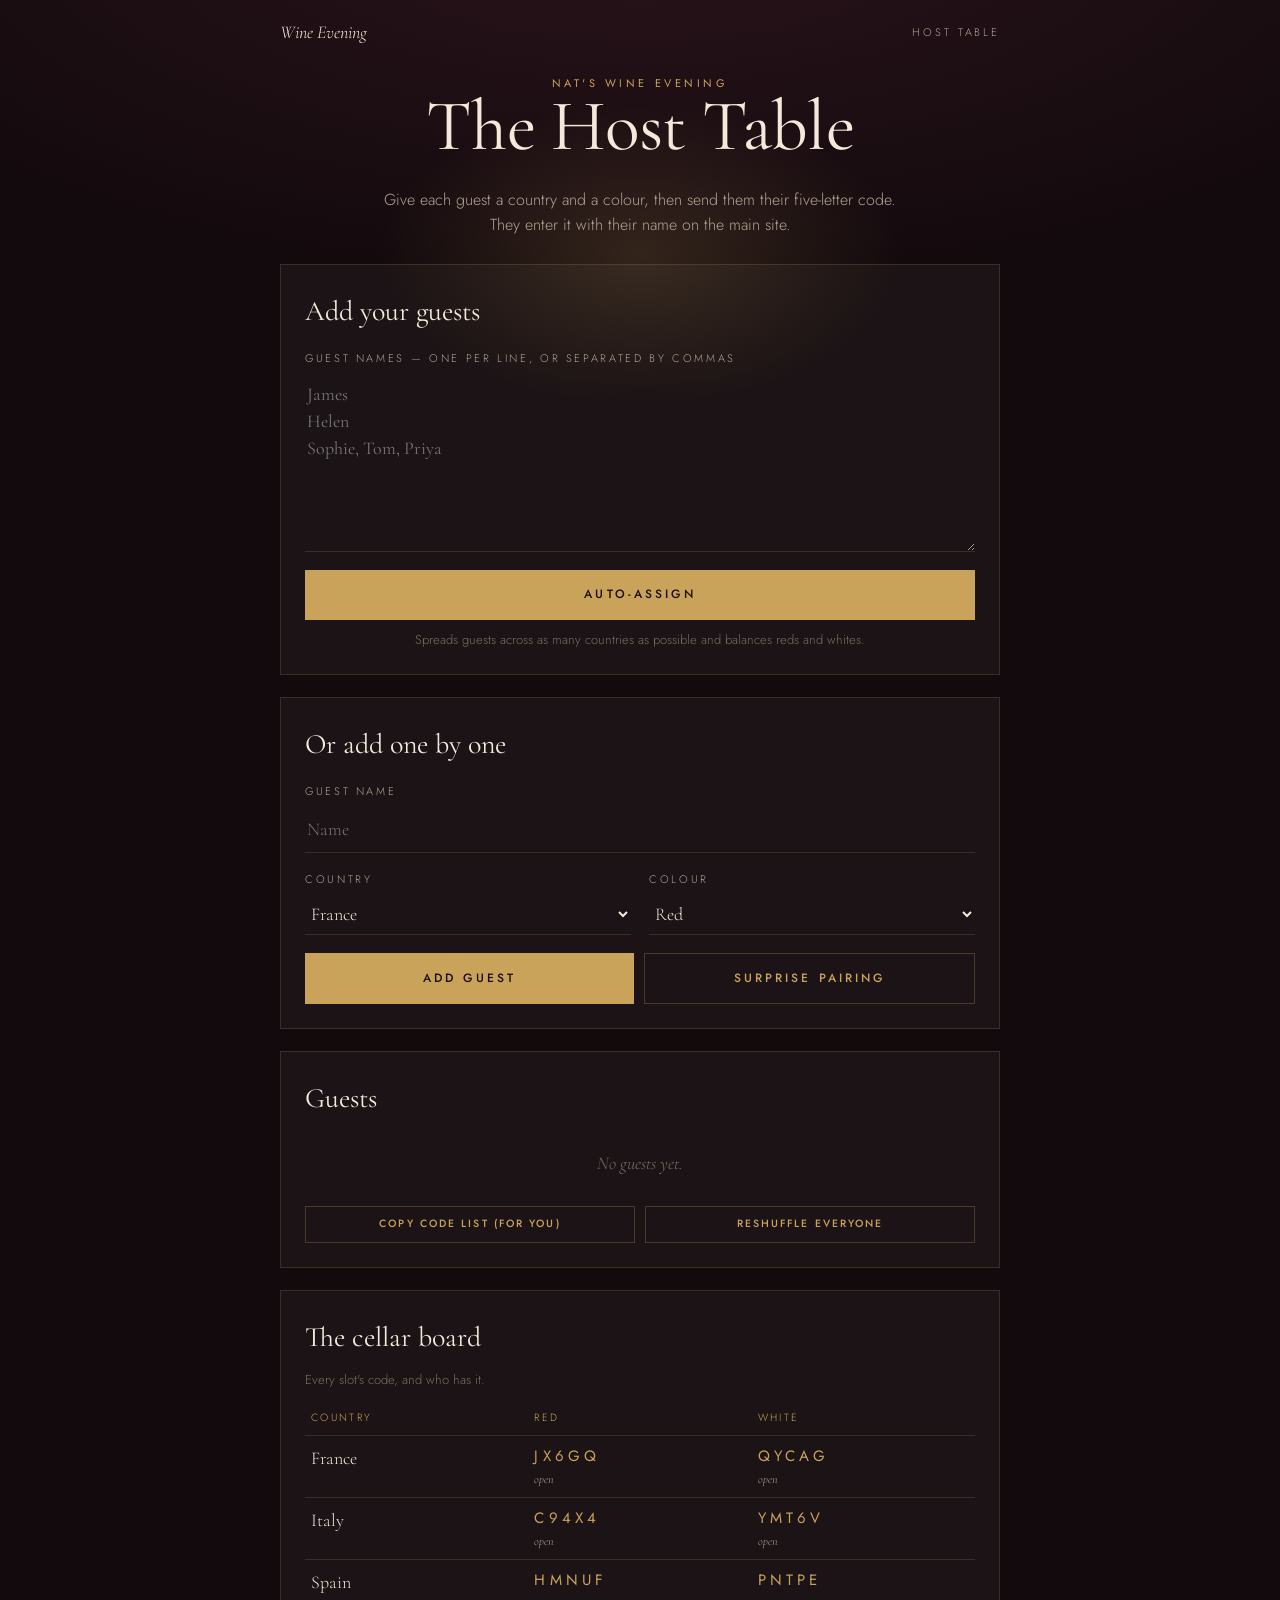
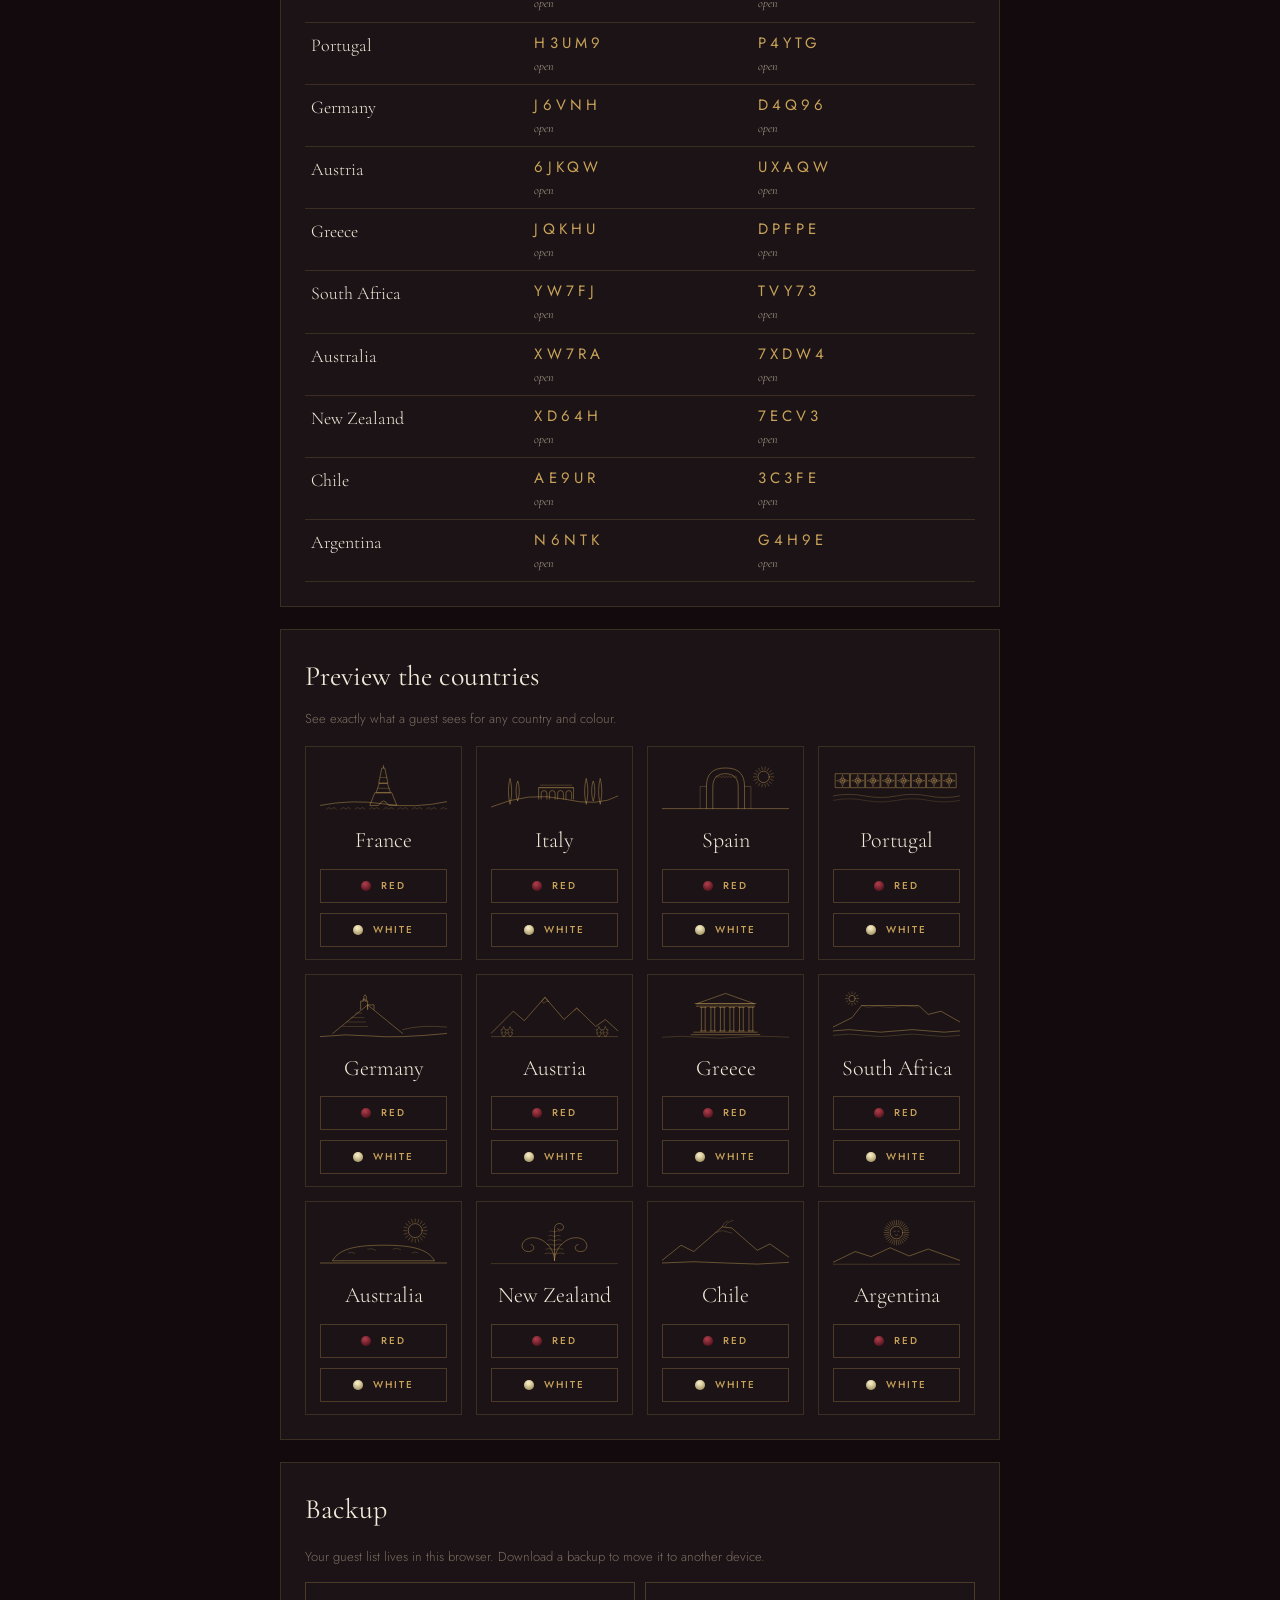
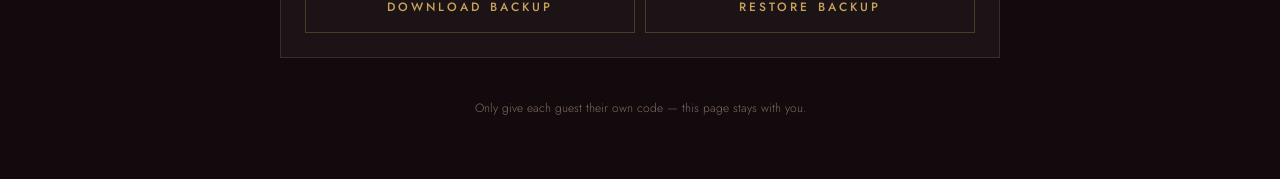
==== host.html @ f79bcafc "Bulk guest entry with auto-assign, reshuffle and code list Co-Authored-By: Claude Opus 5.5 <noreply@" ====
<!doctype html>
<html lang="en-GB">
<head>
  <meta charset="utf-8">
  <meta name="viewport" content="width=device-width, initial-scale=1, viewport-fit=cover">
  <title>Host Table</title>
  <meta name="robots" content="noindex">
  <meta name="theme-color" content="#130a0d">
  <link rel="icon" href="data:image/svg+xml,%3Csvg xmlns='http://www.w3.org/2000/svg' viewBox='0 0 64 64'%3E%3Cpath d='M20 6h24c0 16-4 26-12 26S20 22 20 6z' fill='%237d1f30'/%3E%3Cpath d='M32 32v20M22 58h20' stroke='%23c9a35a' stroke-width='3' stroke-linecap='round'/%3E%3C/svg%3E">
  <link rel="stylesheet" href="styles.css">
</head>
<body>
  <div class="topbar">
    <span class="mark">Wine Evening</span>
    <span>Host table</span>
  </div>

  <main class="wrap">
    <header class="hero" style="padding-bottom:26px">
      <div class="eyebrow" id="evName">For the host only</div>
      <h1 style="font-size:clamp(44px,11vw,72px)">The Host Table</h1>
      <p class="intro">Give each guest a country and a colour, then send them their five-letter code. They enter it with their name on the main site.</p>
    </header>

    <div class="host-grid">
      <section class="card">
        <h2>Add your guests</h2>
        <div class="field">
          <label for="bulk">Guest names — one per line, or separated by commas</label>
          <textarea id="bulk" rows="6" placeholder="James&#10;Helen&#10;Sophie, Tom, Priya"></textarea>
        </div>
        <button class="btn" id="auto">Auto-assign</button>
        <p class="hint" style="margin-top:10px">Spreads guests across as many countries as possible and balances reds and whites.</p>
        <p class="err" id="autoErr" hidden></p>
      </section>

      <section class="card">
        <h2>Or add one by one</h2>
        <div class="field"><label for="gn">Guest name</label><input type="text" id="gn" placeholder="Name"></div>
        <div class="two">
          <div class="field"><label for="gc">Country</label><select id="gc"></select></div>
          <div class="field"><label for="gk">Colour</label><select id="gk"><option value="r">Red</option><option value="w">White</option></select></div>
        </div>
        <div class="row-btns">
          <button class="btn" id="add">Add guest</button>
          <button class="btn ghost" id="surprise">Surprise pairing</button>
        </div>
        <p class="err" id="addErr" hidden></p>
      </section>

      <section class="card">
        <h2>Guests</h2>
        <div class="guest-list" id="guests"></div>
        <div class="row-btns" id="guestTools" style="margin-top:16px">
          <button class="btn ghost small" id="sendAll">Copy code list (for you)</button>
          <button class="btn ghost small" id="reshuffle">Reshuffle everyone</button>
        </div>
      </section>

      <section class="card">
        <h2>The cellar board</h2>
        <p class="hint" style="text-align:left;margin:-6px 0 12px">Every slot's code, and who has it.</p>
        <div class="board" id="board"></div>
      </section>

      <section class="card">
        <h2>Preview the countries</h2>
        <p class="hint" style="text-align:left;margin:-6px 0 16px">See exactly what a guest sees for any country and colour.</p>
        <div class="gallery" id="gallery"></div>
      </section>

      <section class="card">
        <h2>Backup</h2>
        <p class="hint" style="text-align:left;margin:0 0 14px">Your guest list lives in this browser. Download a backup to move it to another device.</p>
        <div class="row-btns">
          <button class="btn ghost" id="exp">Download backup</button>
          <label class="btn ghost" style="cursor:pointer">Restore backup<input type="file" id="imp" accept="application/json" hidden></label>
        </div>
      </section>
    </div>
    <footer>Only give each guest their own code — this page stays with you.</footer>
  </main>
  <div class="toast" id="toast"></div>

  <script src="event.js"></script>
  <script src="data.js"></script>
  <script src="motifs.js"></script>
  <script src="shared.js"></script>
  <script src="host.js"></script>
</body>
</html>
---- styles.css ----
@import url("https://fonts.googleapis.com/css2?family=Cormorant+Garamond:ital,wght@0,400;0,500;0,600;1,400;1,500&family=Jost:wght@300;400;500&display=swap");

:root {
  --bg: #130a0d;
  --bg-2: #1b1014;
  --panel: rgba(255, 244, 228, 0.035);
  --cream: #f3eadb;
  --muted: #b3a394;
  --faint: #7d6d62;
  --gold: #c9a35a;
  --gold-soft: rgba(201, 163, 90, 0.28);
  --line: rgba(201, 163, 90, 0.18);
  --wine: #7d1f30;
  --accent: #c9a35a;
  --serif: "Cormorant Garamond", Georgia, serif;
  --sans: "Jost", system-ui, sans-serif;
  --radius: 4px;
}

* { box-sizing: border-box; margin: 0; padding: 0; }
html { -webkit-text-size-adjust: 100%; }
body {
  background: radial-gradient(120% 70% at 50% -10%, #2a141b 0%, var(--bg) 60%) fixed, var(--bg);
  color: var(--cream);
  font-family: var(--sans);
  font-weight: 300;
  line-height: 1.6;
  min-height: 100vh;
}
a { color: inherit; }
img { max-width: 100%; display: block; }
button, input, select { font: inherit; color: inherit; }

.wrap { max-width: 760px; margin: 0 auto; padding: 0 20px; }

/* ---------- small type ---------- */
.eyebrow {
  font-family: var(--sans);
  font-size: 11px;
  letter-spacing: 0.32em;
  text-transform: uppercase;
  color: var(--gold);
  font-weight: 400;
}
.rule { display: flex; align-items: center; gap: 14px; color: var(--gold); }
.rule::before, .rule::after { content: ""; flex: 1; height: 1px; background: var(--line); }
.diamond { width: 6px; height: 6px; border: 1px solid var(--gold); transform: rotate(45deg); }

/* ---------- top bar ---------- */
.topbar {
  display: flex; justify-content: space-between; align-items: center;
  padding: 18px 20px; max-width: 760px; margin: 0 auto;
  font-size: 11px; letter-spacing: 0.26em; text-transform: uppercase; color: var(--muted);
}
.topbar .mark { font-family: var(--serif); font-style: italic; text-transform: none; letter-spacing: 0; font-size: 18px; color: var(--cream); }

/* ---------- invitation / reveal ---------- */
.invite {
  min-height: calc(100vh - 70px);
  display: grid; place-items: center; text-align: center; padding: 40px 20px 80px;
}
.invite-card {
  width: 100%; max-width: 440px;
  border: 1px solid var(--line);
  padding: 52px 32px 44px;
  position: relative;
  background: linear-gradient(180deg, rgba(255,244,228,.04), rgba(255,244,228,.01));
}
.invite-card::before {
  content: ""; position: absolute; inset: 8px; border: 1px solid rgba(201,163,90,.1); pointer-events: none;
}
.invite-card h1 {
  font-family: var(--serif); font-weight: 400; font-size: clamp(38px, 9vw, 52px);
  line-height: 1.05; margin: 18px 0 10px;
}
.invite-card h1 em { color: var(--gold); }
.invite-card p { color: var(--muted); font-size: 15px; }
.seal {
  margin: 34px auto 0; width: 112px; height: 112px; border-radius: 50%;
  background: radial-gradient(circle at 35% 30%, #a3333f, var(--wine) 60%, #4d1019);
  border: none; cursor: pointer; display: grid; place-items: center;
  box-shadow: 0 10px 30px rgba(0,0,0,.45), inset 0 -4px 10px rgba(0,0,0,.35);
  transition: transform .4s ease;
  font-family: var(--serif); font-style: italic; font-size: 17px; color: #f6dfc6; line-height: 1.15;
}
.seal:hover { transform: scale(1.04) rotate(-3deg); }
.seal span { display: block; padding: 0 14px; }

/* ---------- hero ---------- */
.hero { text-align: center; padding: 10px 0 40px; position: relative; }
.hero::before {
  content: ""; position: absolute; left: 50%; top: 40px; width: 520px; height: 300px; transform: translateX(-50%);
  background: radial-gradient(closest-side, color-mix(in srgb, var(--accent) 30%, transparent), transparent);
  opacity: .55; pointer-events: none; z-index: -1;
}
.motif { color: var(--gold); max-width: 520px; margin: 6px auto 10px; opacity: .95; }
.motif svg { width: 100%; height: auto; }
.hero h1 {
  font-family: var(--serif); font-weight: 400;
  font-size: clamp(52px, 13vw, 92px); line-height: .95; letter-spacing: -.01em;
}
.native { font-family: var(--serif); font-style: italic; font-size: 22px; color: var(--muted); margin-top: 8px; }
.pill {
  display: inline-flex; align-items: center; gap: 10px; margin-top: 22px;
  padding: 9px 20px 9px 12px; border: 1px solid var(--line); border-radius: 999px;
  font-size: 12px; letter-spacing: .26em; text-transform: uppercase;
}
.dot { width: 16px; height: 16px; border-radius: 50%; box-shadow: inset 0 -2px 4px rgba(0,0,0,.3); }
.dot.red { background: radial-gradient(circle at 35% 30%, #b3404d, #5e1220); }
.dot.white { background: radial-gradient(circle at 35% 30%, #fbf2cf, #d5bf78); }
.hero .intro { max-width: 520px; margin: 26px auto 0; color: var(--muted); font-size: 16px; }
.greeting { font-family: var(--serif); font-style: italic; font-size: 20px; color: var(--muted); margin-bottom: 6px; }

/* ---------- sections ---------- */
section.block { padding: 36px 0; }
.block-head { text-align: center; margin-bottom: 28px; }
.block-head h2 { font-family: var(--serif); font-weight: 400; font-size: 36px; line-height: 1.1; margin-top: 10px; }
.block-head p { color: var(--muted); max-width: 500px; margin: 10px auto 0; font-size: 15px; }

/* ---------- wine cards ---------- */
.wines { display: grid; gap: 18px; }
.wine {
  border: 1px solid var(--line); background: var(--panel); padding: 26px 24px 20px;
  display: grid; gap: 14px;
}
.wine .meta { font-size: 11px; letter-spacing: .22em; text-transform: uppercase; color: var(--gold); }
.wine h3 { font-family: var(--serif); font-weight: 500; font-size: 26px; line-height: 1.15; }
.wine .note { color: var(--cream); opacity: .85; font-size: 15px; }
.pair { display: flex; gap: 12px; align-items: baseline; font-size: 15px; color: var(--muted); }
.pair b { font-weight: 400; font-family: var(--serif); font-style: italic; font-size: 17px; color: var(--gold); white-space: nowrap; }
.prices { border-top: 1px solid var(--line); padding-top: 12px; display: grid; gap: 6px; }
.price-row { display: flex; justify-content: space-between; align-items: baseline; gap: 12px; font-size: 14px; }
.price-row a, .price-row span.shop { text-decoration: none; border-bottom: 1px solid transparent; }
.price-row a:hover { border-color: var(--gold); }
.price-row .amt { font-family: var(--serif); font-size: 20px; color: var(--cream); }
.price-row .amt small { font-family: var(--sans); font-size: 11px; color: var(--faint); margin-right: 4px; }
.best { font-size: 10px; letter-spacing: .2em; text-transform: uppercase; color: var(--bg); background: var(--gold); padding: 2px 7px; margin-left: 8px; vertical-align: 2px; }
.compare { display: flex; gap: 18px; flex-wrap: wrap; font-size: 12px; letter-spacing: .14em; text-transform: uppercase; }
.compare a { color: var(--gold); text-decoration: none; }
.compare a:hover { text-decoration: underline; text-underline-offset: 4px; }
.freedom {
  text-align: center; margin: 28px auto 0; max-width: 520px;
  font-family: var(--serif); font-style: italic; font-size: 19px; color: var(--muted);
}

/* ---------- lock-in form ---------- */
.lock { border: 1px solid var(--gold-soft); padding: 32px 24px; background: linear-gradient(180deg, rgba(201,163,90,.06), transparent); }
.field { display: grid; gap: 6px; margin-bottom: 18px; }
.field label { font-size: 11px; letter-spacing: .24em; text-transform: uppercase; color: var(--muted); }
.field input[type=text], .field input[type=number], .field input[type=tel], .field input[type=date], .field select, .field textarea {
  background: transparent; border: none; border-bottom: 1px solid var(--line);
  padding: 8px 2px; font-size: 18px; font-family: var(--serif); color: var(--cream); width: 100%;
  border-radius: 0; outline: none;
}
.field select option { background: var(--bg-2); }
.field input:focus, .field select:focus { border-color: var(--gold); }
.two { display: grid; grid-template-columns: 1fr 1fr; gap: 18px; }
@media (max-width: 520px) { .two { grid-template-columns: 1fr; } }

.photo-drop {
  border: 1px dashed var(--gold-soft); min-height: 150px; display: grid; place-items: center; text-align: center;
  cursor: pointer; padding: 18px; color: var(--muted); font-size: 14px; position: relative; overflow: hidden;
}
.photo-drop input { position: absolute; inset: 0; opacity: 0; cursor: pointer; }
.photo-drop img { max-height: 300px; margin: 0 auto; }
.photo-drop .cam { font-family: var(--serif); font-style: italic; font-size: 20px; color: var(--cream); display: block; }

.btn {
  display: inline-flex; align-items: center; justify-content: center; gap: 10px;
  background: var(--gold); color: #1a0f10; border: none; cursor: pointer;
  padding: 15px 26px; font-size: 12px; letter-spacing: .26em; text-transform: uppercase; font-weight: 500;
  width: 100%; transition: filter .2s ease, transform .2s ease; text-decoration: none;
}
.btn:hover { filter: brightness(1.08); }
.btn:active { transform: translateY(1px); }
.btn:disabled { opacity: .45; cursor: not-allowed; }
.btn.ghost { background: transparent; color: var(--gold); border: 1px solid var(--gold-soft); }
.btn.small { width: auto; padding: 9px 14px; font-size: 10.5px; letter-spacing: .2em; }
.hint { font-size: 13px; color: var(--faint); margin-top: 12px; text-align: center; }
.err { color: #e48a8a; font-size: 14px; margin-top: 10px; text-align: center; }

.locked { text-align: center; }
.locked .stamp {
  display: inline-block; border: 2px solid var(--gold); color: var(--gold); padding: 6px 18px;
  font-size: 12px; letter-spacing: .4em; text-transform: uppercase; transform: rotate(-3deg); margin-bottom: 18px;
}
.locked h3 { font-family: var(--serif); font-weight: 400; font-size: 32px; line-height: 1.15; }
.locked .detail { color: var(--muted); margin-top: 8px; }
.locked img { max-height: 280px; margin: 22px auto 0; border: 1px solid var(--line); }
.locked .actions { display: grid; gap: 10px; margin-top: 24px; }

footer { text-align: center; color: var(--faint); font-size: 12px; padding: 40px 20px 60px; line-height: 1.7; }

/* ---------- reveal animation ---------- */
.fade-in { animation: fade 1s ease both; }
.fade-in.d1 { animation-delay: .15s; } .fade-in.d2 { animation-delay: .35s; } .fade-in.d3 { animation-delay: .6s; }
@keyframes fade { from { opacity: 0; transform: translateY(14px); } to { opacity: 1; transform: none; } }
.motif svg path, .motif svg circle, .motif svg rect, .motif svg line {
  stroke-dasharray: 900; stroke-dashoffset: 900; animation: draw 2.6s ease forwards;
}
@keyframes draw { to { stroke-dashoffset: 0; } }
@media (prefers-reduced-motion: reduce) {
  .fade-in, .motif svg * { animation: none !important; stroke-dashoffset: 0 !important; }
}

/* ---------- host page ---------- */
.host-grid { display: grid; gap: 22px; }
.card { border: 1px solid var(--line); background: var(--panel); padding: 24px; }
.card h2 { font-family: var(--serif); font-weight: 400; font-size: 28px; margin-bottom: 16px; }
.guest-list { display: grid; gap: 0; }
.guest {
  display: grid; grid-template-columns: 1fr auto; gap: 10px; align-items: center;
  padding: 14px 0; border-bottom: 1px solid var(--line);
}
.guest:last-child { border-bottom: none; }
.guest .who { font-family: var(--serif); font-size: 21px; }
.guest .what { font-size: 13px; color: var(--muted); display: flex; align-items: center; gap: 8px; }
.guest .what .dot { width: 11px; height: 11px; }
.guest .acts { display: flex; gap: 6px; flex-wrap: wrap; justify-content: flex-end; }
.board { display: grid; grid-template-columns: 1fr 1fr 1fr; font-size: 14px; }
.board > div { padding: 8px 6px; border-bottom: 1px solid var(--line); }
.board .h { font-size: 10.5px; letter-spacing: .22em; text-transform: uppercase; color: var(--gold); }
.board .c { font-family: var(--serif); font-size: 18px; }
.board .free { color: var(--faint); font-style: italic; }
.row-btns { display: flex; gap: 10px; flex-wrap: wrap; }
.row-btns .btn { flex: 1; }
.toast {
  position: fixed; left: 50%; bottom: 24px; transform: translateX(-50%);
  background: var(--gold); color: #1a0f10; padding: 10px 18px; font-size: 13px; letter-spacing: .08em;
  opacity: 0; transition: opacity .3s; pointer-events: none; z-index: 10;
}
.toast.show { opacity: 1; }
.empty { color: var(--faint); font-style: italic; font-family: var(--serif); font-size: 18px; text-align: center; padding: 12px 0; }

/* ---------- budget chips ---------- */
.chips { display: flex; flex-wrap: wrap; justify-content: center; gap: 8px; margin: -8px 0 22px; }
.chip {
  background: transparent; border: 1px solid var(--line); color: var(--muted); cursor: pointer;
  padding: 8px 14px; border-radius: 999px; font-size: 12px; letter-spacing: .12em; text-transform: uppercase;
  transition: all .2s ease;
}
.chip:hover { border-color: var(--gold-soft); color: var(--cream); }
.chip.on { background: var(--gold); border-color: var(--gold); color: #1a0f10; }
.wine.none { text-align: center; }

/* ---------- code entry ---------- */
.code-input {
  text-align: center; letter-spacing: .5em; text-transform: uppercase;
  font-family: var(--sans) !important; font-size: 26px !important; font-weight: 400; padding-left: .5em !important;
}
.preview-bar {
  text-align: center; font-size: 11px; letter-spacing: .24em; text-transform: uppercase; color: #1a0f10;
  background: var(--gold); padding: 8px; margin: 0 0 18px;
}

/* ---------- host: codes + gallery ---------- */
.code { font-family: var(--sans); letter-spacing: .28em; font-weight: 400; color: var(--gold); font-size: 15px; }
.board .slot { display: grid; gap: 2px; }
.board .slot small { font-size: 12px; color: var(--muted); font-family: var(--serif); font-style: italic; }
.gallery { display: grid; grid-template-columns: repeat(auto-fill, minmax(150px, 1fr)); gap: 14px; }
.tile { border: 1px solid var(--line); padding: 14px 14px 12px; text-align: center; }
.tile .mini { color: var(--gold); }
.tile .mini svg { width: 100%; height: auto; }
.tile .nm { font-family: var(--serif); font-size: 22px; margin: 4px 0 10px; }
.tile .row-btns .btn { padding: 8px 10px; font-size: 10px; }
.field textarea { resize: vertical; line-height: 1.5; }
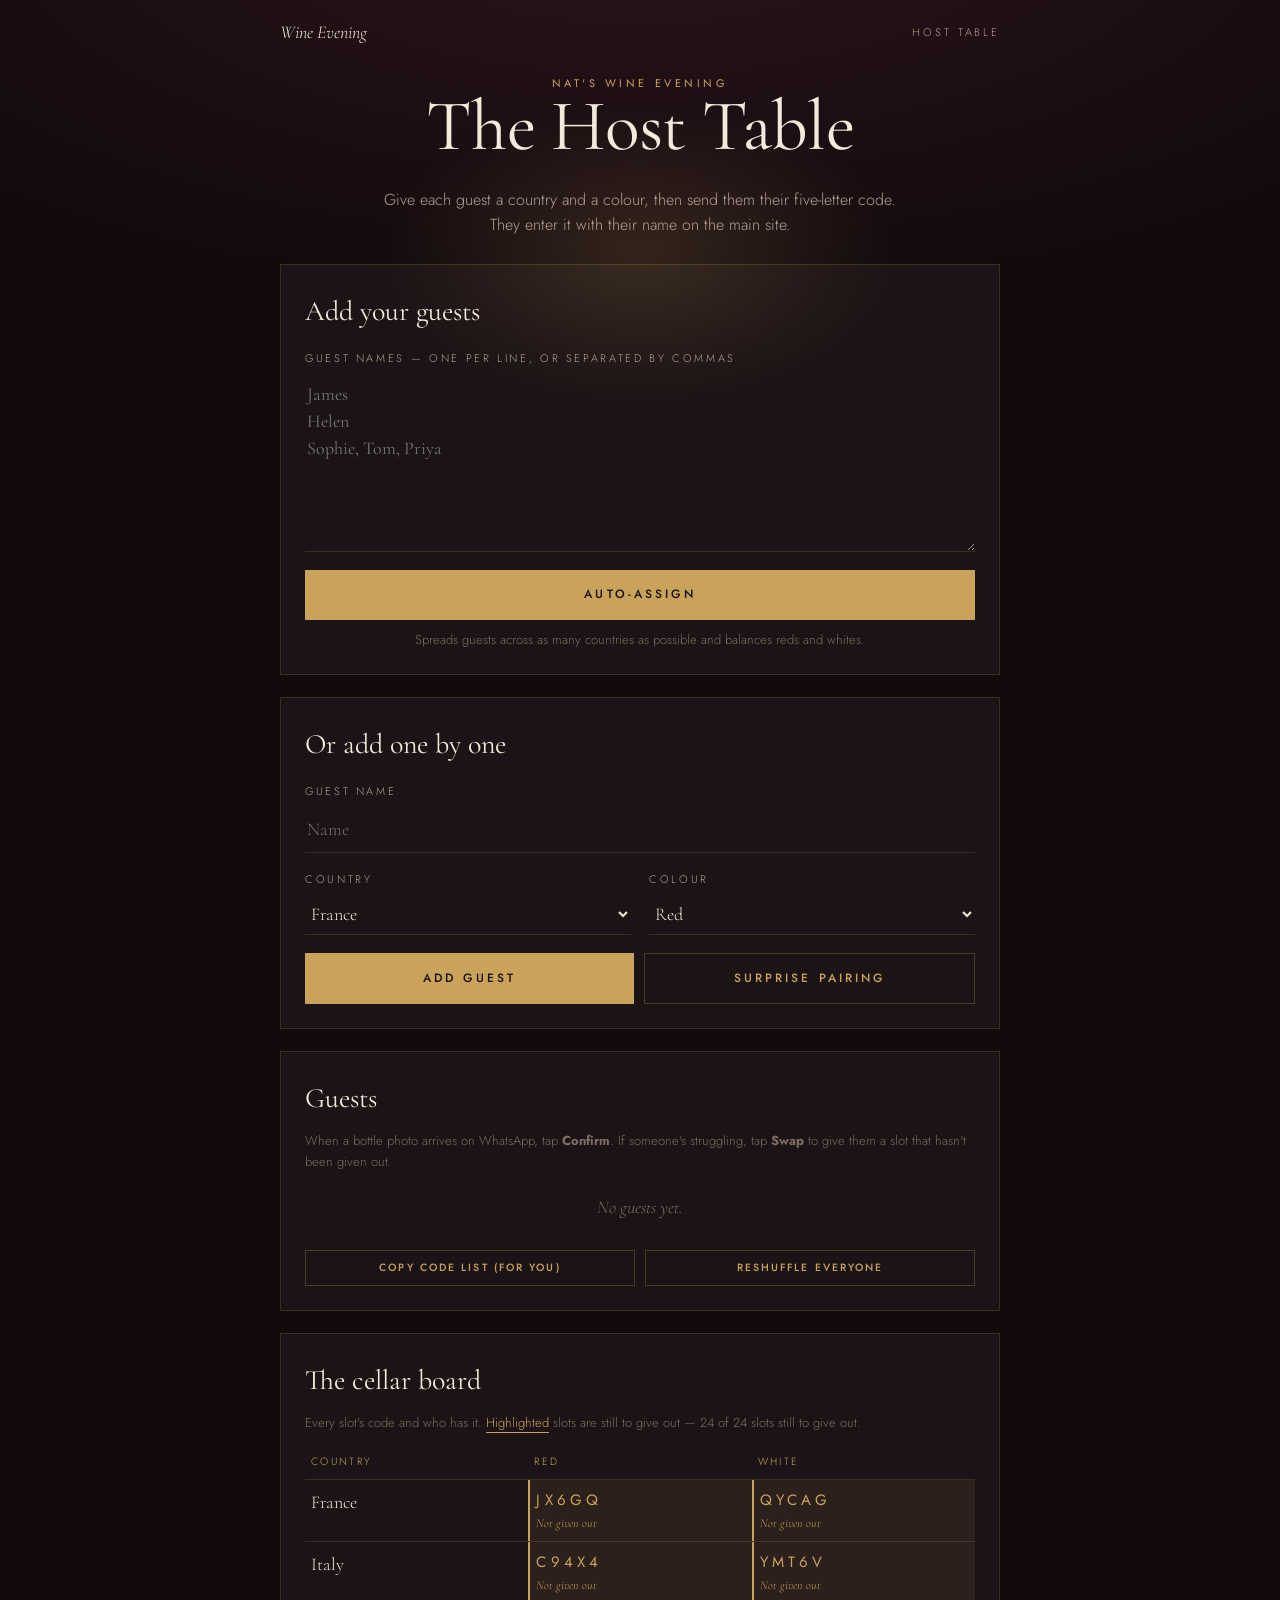
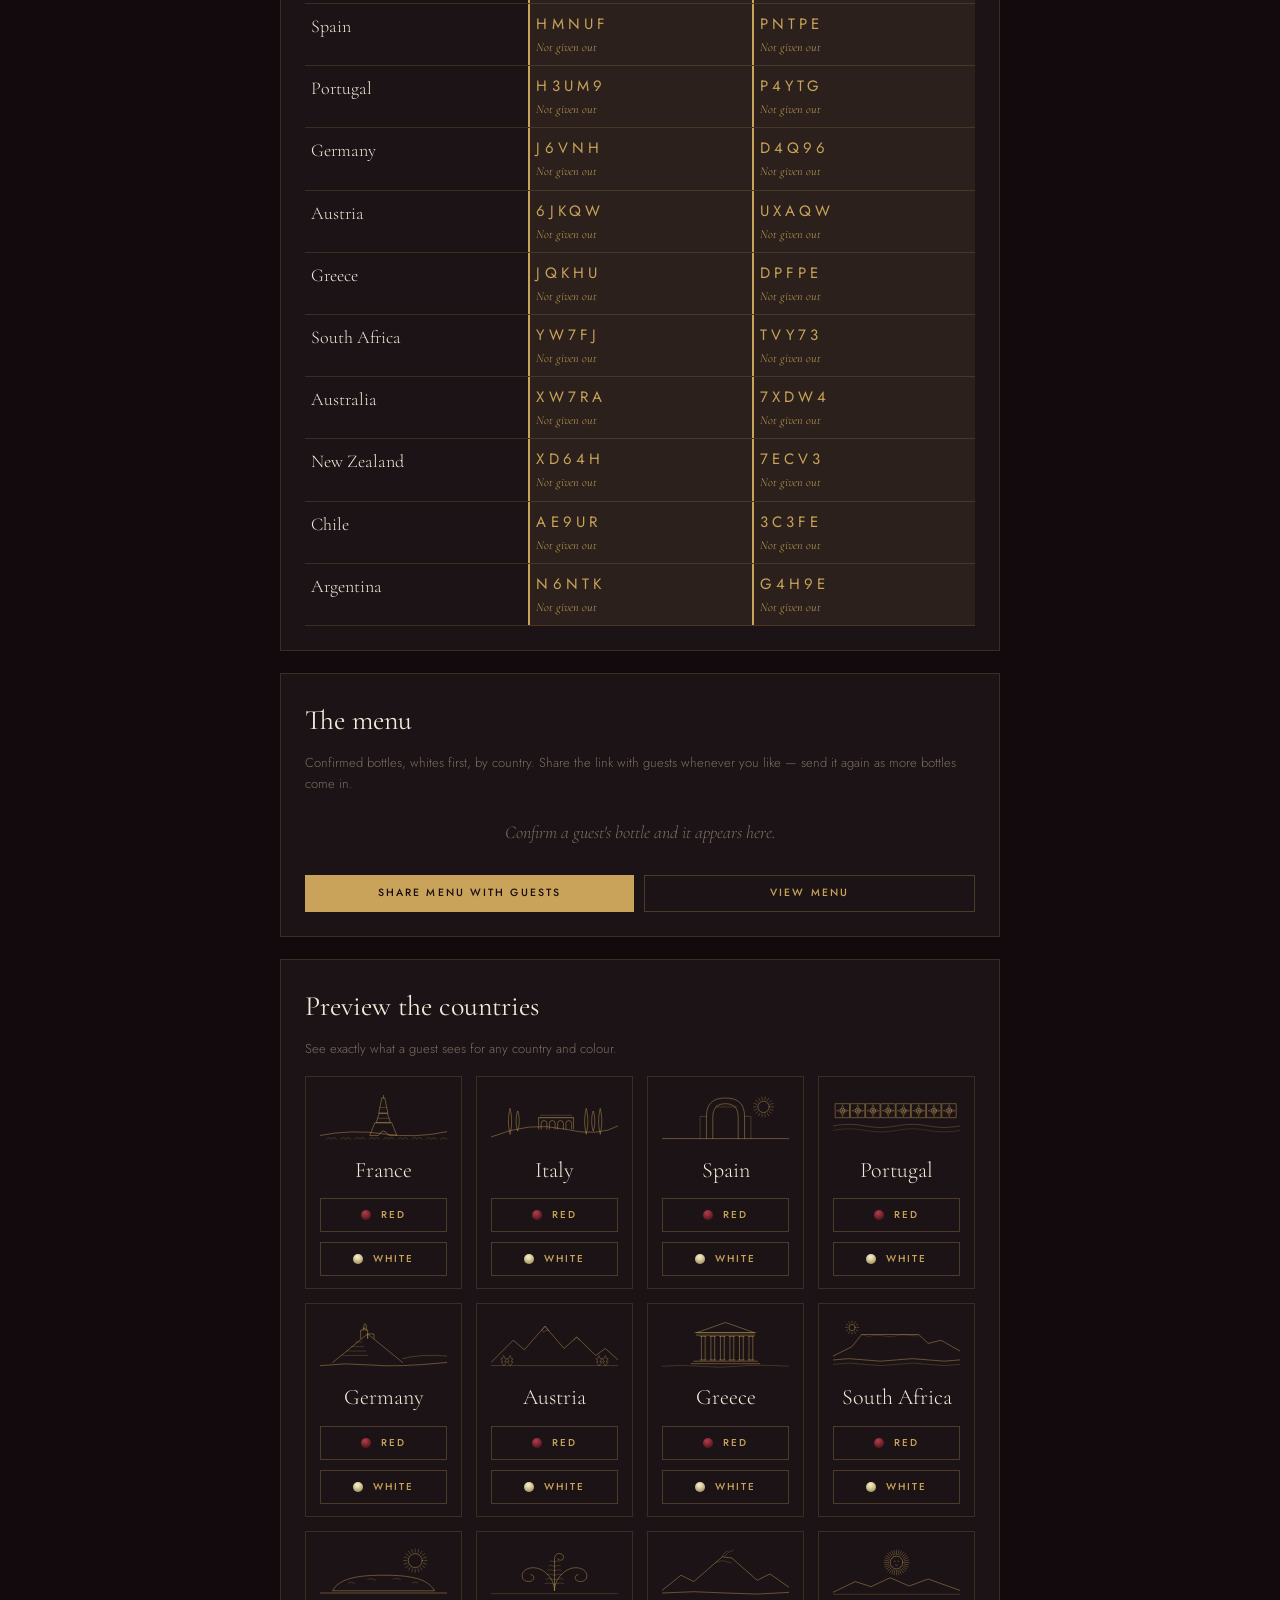
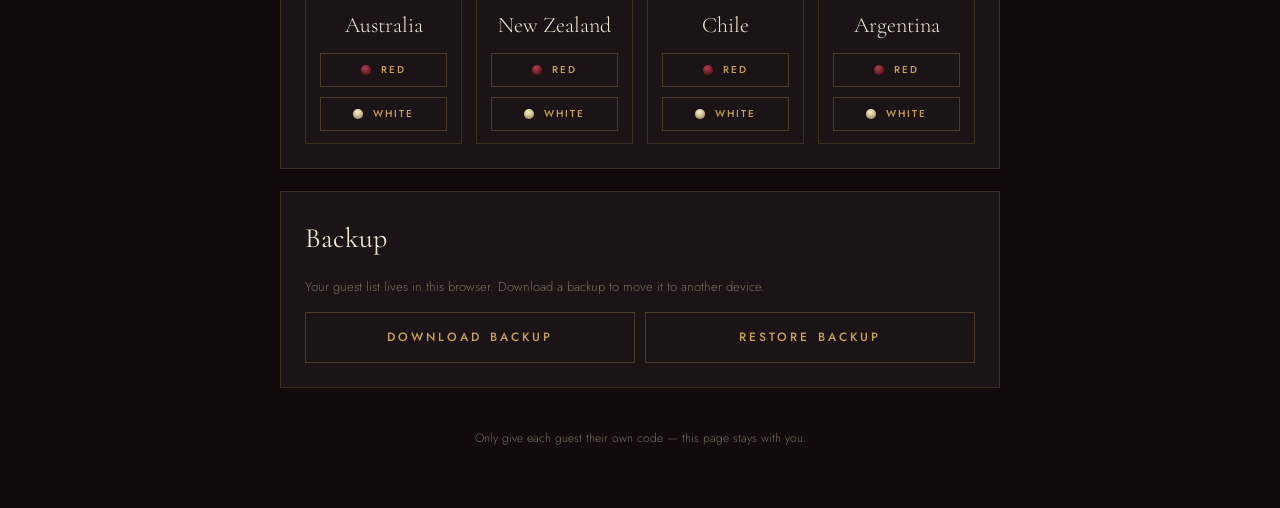
==== commit 525cf76b: "Confirm bottles, swap struggling guests to open slots, shareable menu Co-Authored-By: Claude Opus 5." ====
--- a/host.html
+++ b/host.html
@@ -7,7 +7,7 @@
   <meta name="robots" content="noindex">
   <meta name="theme-color" content="#130a0d">
   <link rel="icon" href="data:image/svg+xml,%3Csvg xmlns='http://www.w3.org/2000/svg' viewBox='0 0 64 64'%3E%3Cpath d='M20 6h24c0 16-4 26-12 26S20 22 20 6z' fill='%237d1f30'/%3E%3Cpath d='M32 32v20M22 58h20' stroke='%23c9a35a' stroke-width='3' stroke-linecap='round'/%3E%3C/svg%3E">
-  <link rel="stylesheet" href="styles.css">
+  <link rel="stylesheet" href="styles.css?v=20261109144657">
 </head>
 <body>
   <div class="topbar">
@@ -50,6 +50,8 @@
 
       <section class="card">
         <h2>Guests</h2>
+        <p class="hint" id="guestCount" style="text-align:left;margin:-6px 0 6px"></p>
+        <p class="hint" style="text-align:left;margin:0 0 8px">When a bottle photo arrives on WhatsApp, tap <b>Confirm</b>. If someone's struggling, tap <b>Swap</b> to give them a slot that hasn't been given out.</p>
         <div class="guest-list" id="guests"></div>
         <div class="row-btns" id="guestTools" style="margin-top:16px">
           <button class="btn ghost small" id="sendAll">Copy code list (for you)</button>
@@ -59,8 +61,18 @@
 
       <section class="card">
         <h2>The cellar board</h2>
-        <p class="hint" style="text-align:left;margin:-6px 0 12px">Every slot's code, and who has it.</p>
+        <p class="hint" style="text-align:left;margin:-6px 0 12px">Every slot's code and who has it. <span class="fresh-key">Highlighted</span> slots are still to give out — <span id="freeCount"></span>.</p>
         <div class="board" id="board"></div>
+      </section>
+
+      <section class="card">
+        <h2>The menu</h2>
+        <p class="hint" style="text-align:left;margin:-6px 0 12px">Confirmed bottles, whites first, by country. Share the link with guests whenever you like — send it again as more bottles come in.</p>
+        <div id="menuList"></div>
+        <div class="row-btns" id="menuTools" style="margin-top:16px">
+          <button class="btn small" id="shareMenu">Share menu with guests</button>
+          <button class="btn ghost small" id="viewMenu">View menu</button>
+        </div>
       </section>
 
       <section class="card">
@@ -82,10 +94,10 @@
   </main>
   <div class="toast" id="toast"></div>
 
-  <script src="event.js"></script>
-  <script src="data.js"></script>
-  <script src="motifs.js"></script>
-  <script src="shared.js"></script>
-  <script src="host.js"></script>
+  <script src="event.js?v=20261109144657"></script>
+  <script src="data.js?v=20261109144657"></script>
+  <script src="motifs.js?v=20261109144657"></script>
+  <script src="shared.js?v=20261109144657"></script>
+  <script src="host.js?v=20261109144657"></script>
 </body>
 </html>
--- a/styles.css
+++ b/styles.css
@@ -264,3 +264,37 @@
 .tile .nm { font-family: var(--serif); font-size: 22px; margin: 4px 0 10px; }
 .tile .row-btns .btn { padding: 8px 10px; font-size: 10px; }
 .field textarea { resize: vertical; line-height: 1.5; }
+
+/* ---------- confirm / swap ---------- */
+.guest .acts { max-width: 210px; }
+.badge { font-family: var(--sans); font-size: 9.5px; letter-spacing: .18em; text-transform: uppercase; padding: 2px 7px; vertical-align: 4px; margin-left: 6px; border: 1px solid; }
+.badge.ok { color: var(--bg); background: var(--gold); border-color: var(--gold); }
+.badge.wait { color: var(--muted); border-color: var(--line); }
+.bottle { font-family: var(--serif); font-style: italic; font-size: 16px; color: var(--gold); margin-top: 2px; }
+.panel { grid-column: 1 / -1; border: 1px solid var(--gold-soft); padding: 16px; margin-top: 4px; background: rgba(201,163,90,.04); }
+.slot-picks { display: flex; flex-wrap: wrap; gap: 8px; }
+.slot-pick {
+  display: inline-flex; align-items: center; gap: 8px; cursor: pointer; background: transparent;
+  border: 1px solid var(--line); color: var(--cream); padding: 7px 12px; font-size: 13px; border-radius: 999px;
+}
+.slot-pick .dot { width: 10px; height: 10px; }
+.slot-pick.fresh { border-color: var(--gold); background: rgba(201,163,90,.12); }
+.slot-pick:hover { border-color: var(--gold); }
+.fresh-key { color: var(--gold); border-bottom: 1px solid var(--gold); }
+.board .slot.open { background: rgba(201,163,90,.09); box-shadow: inset 2px 0 0 var(--gold); padding-left: 8px; }
+.board .slot.open small { color: var(--gold); font-style: italic; }
+
+/* ---------- menu ---------- */
+.menu-line { display: flex; gap: 12px; align-items: baseline; padding: 10px 0; border-bottom: 1px solid var(--line); }
+.menu-line:last-child { border-bottom: none; }
+.menu-line .dot { width: 11px; height: 11px; flex: none; transform: translateY(1px); }
+.mw { font-family: var(--serif); font-size: 20px; line-height: 1.2; }
+.mw em, .menu-item h3 em { color: var(--gold); }
+.mm { font-size: 13px; color: var(--muted); }
+.menu-sec { padding-top: 26px; }
+.menu-item { text-align: center; padding: 18px 0 26px; border-bottom: 1px solid var(--line); }
+.menu-item:last-child { border-bottom: none; }
+.menu-item .mini { color: var(--gold); max-width: 200px; margin: 0 auto 6px; opacity: .85; }
+.menu-item .mini svg { width: 100%; height: auto; }
+.menu-item h3 { font-family: var(--serif); font-weight: 400; font-size: 28px; line-height: 1.15; margin-top: 6px; }
+.menu-item .by { font-family: var(--serif); font-style: italic; color: var(--muted); margin-top: 4px; font-size: 17px; }
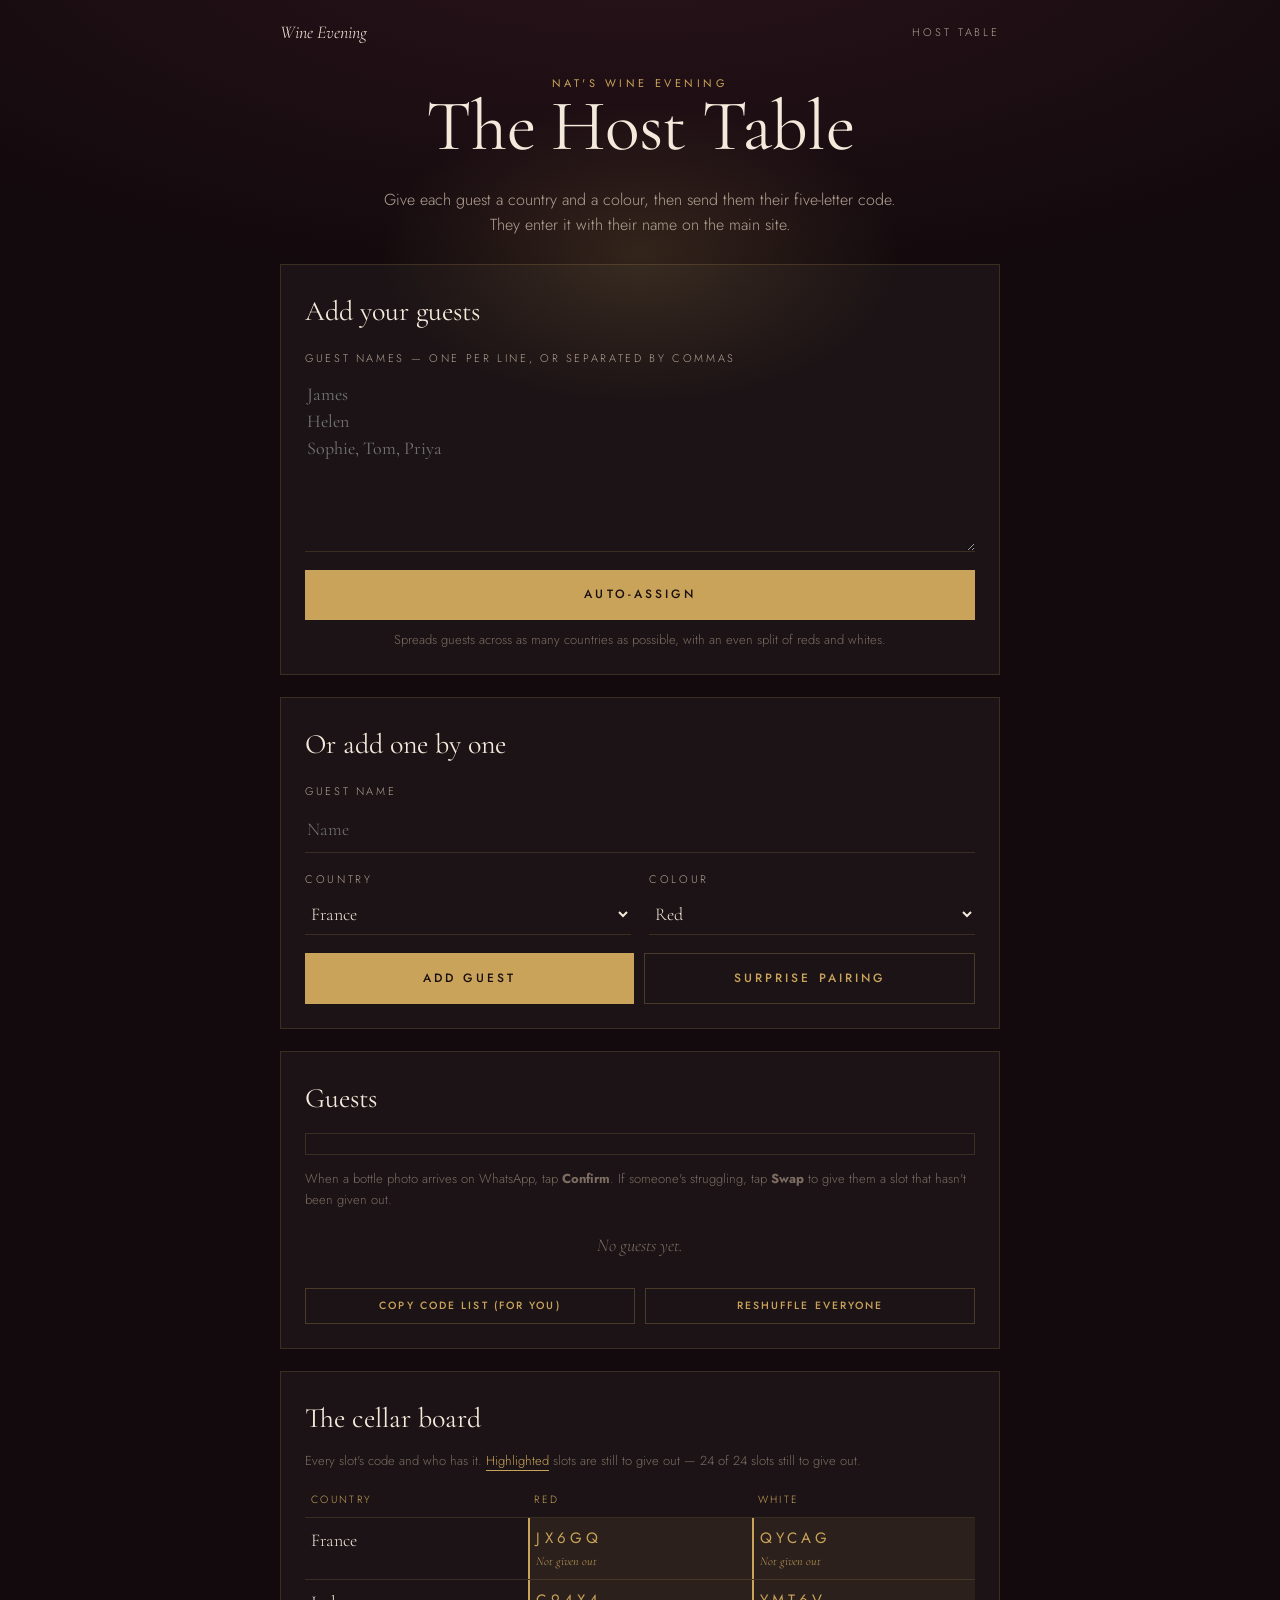
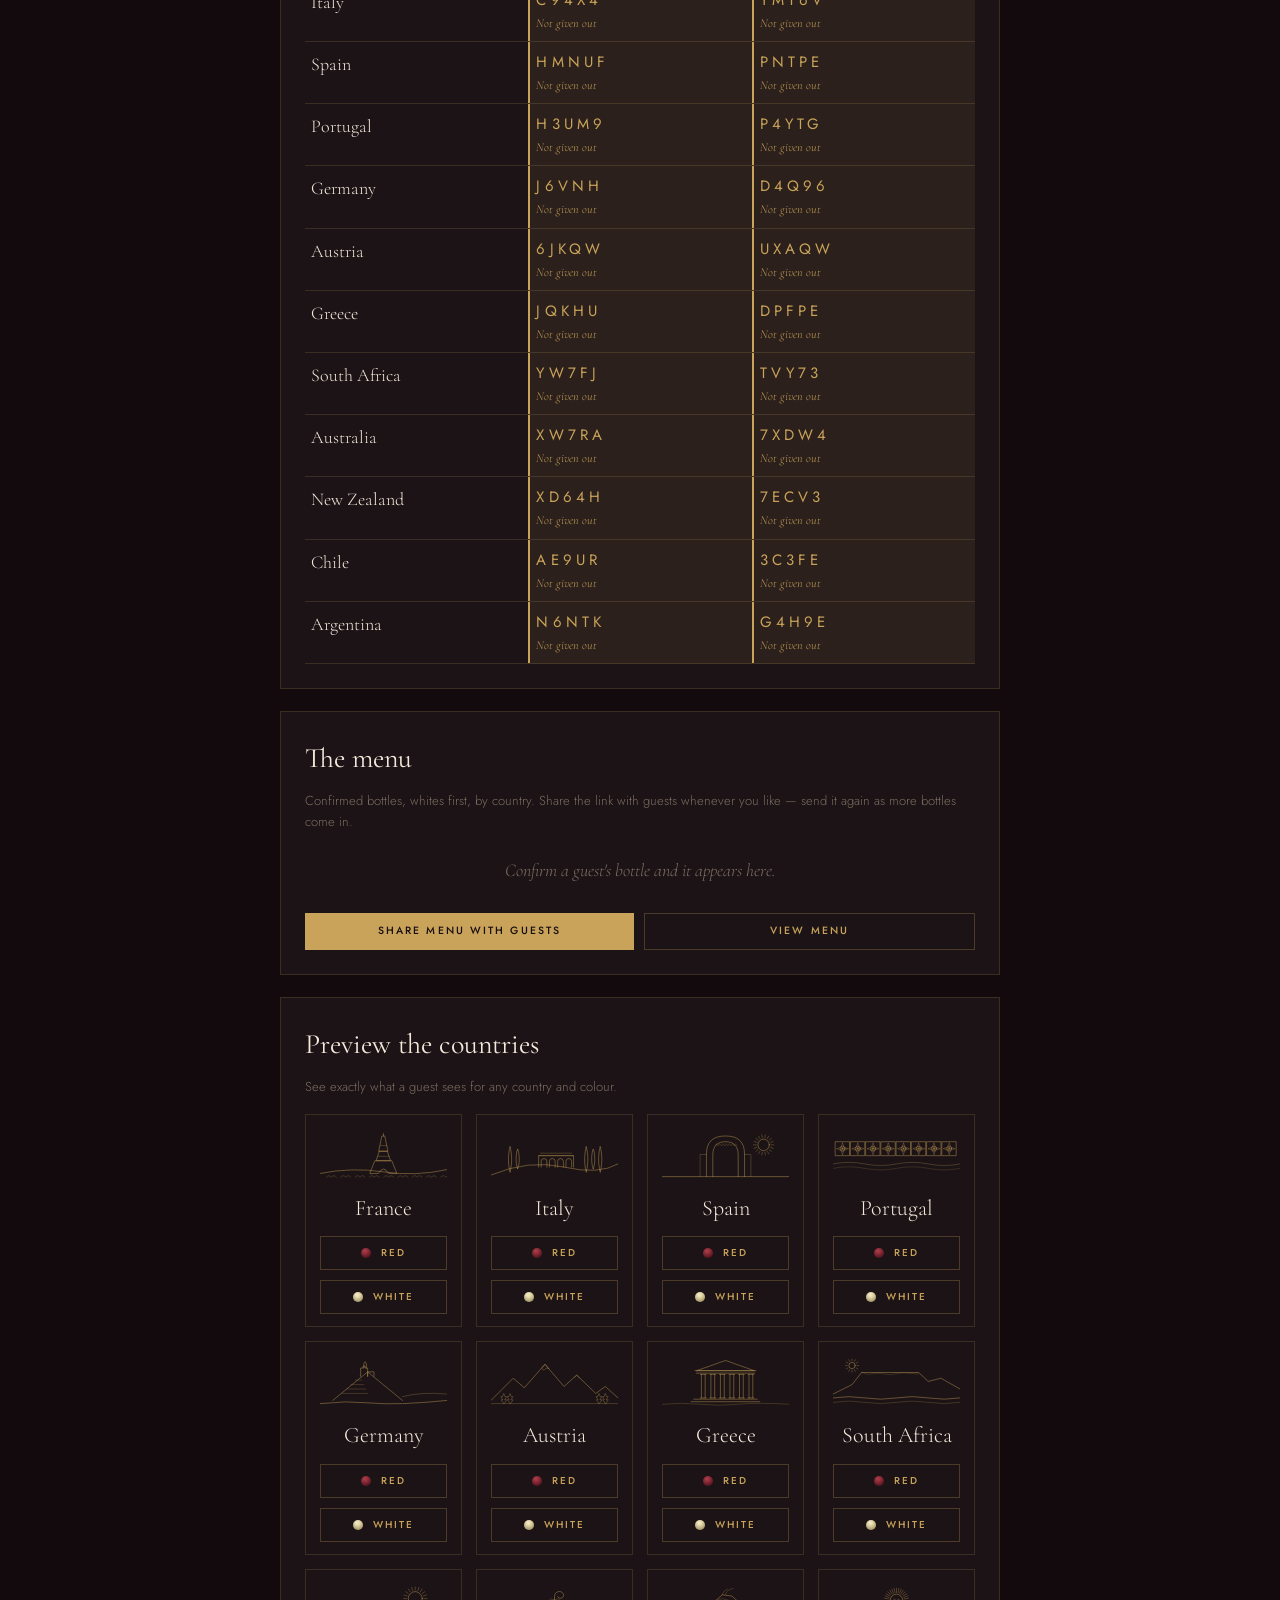
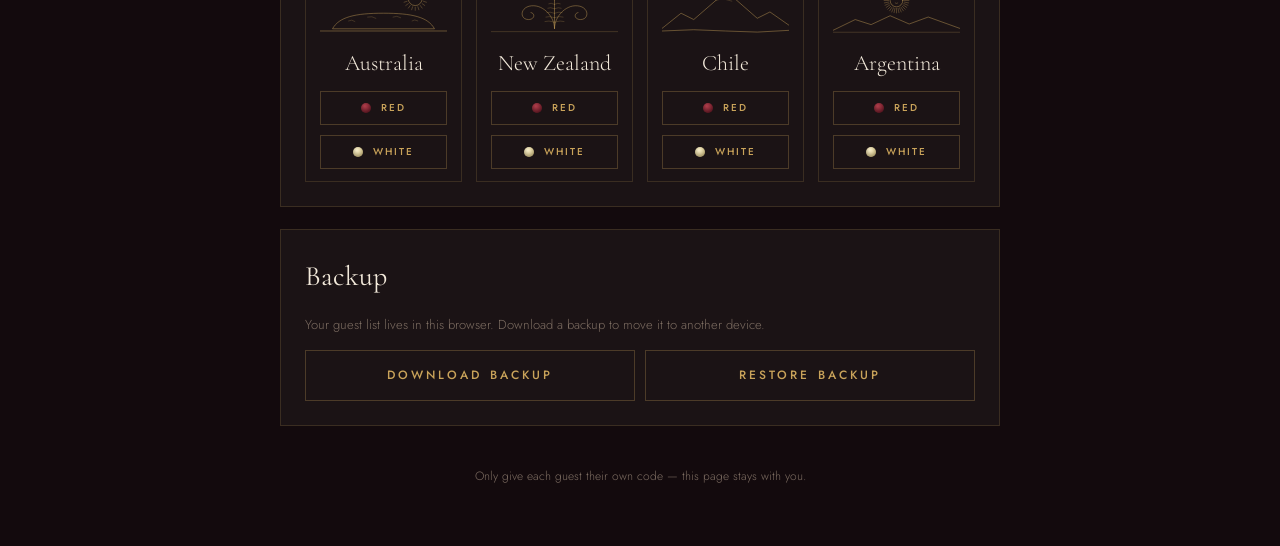
==== commit 81232116: "Keep reds and whites even: balance indicator, fix button, balanced surprise/add/swap Co-Authored-By:" ====
--- a/host.html
+++ b/host.html
@@ -7,7 +7,7 @@
   <meta name="robots" content="noindex">
   <meta name="theme-color" content="#130a0d">
   <link rel="icon" href="data:image/svg+xml,%3Csvg xmlns='http://www.w3.org/2000/svg' viewBox='0 0 64 64'%3E%3Cpath d='M20 6h24c0 16-4 26-12 26S20 22 20 6z' fill='%237d1f30'/%3E%3Cpath d='M32 32v20M22 58h20' stroke='%23c9a35a' stroke-width='3' stroke-linecap='round'/%3E%3C/svg%3E">
-  <link rel="stylesheet" href="styles.css?v=20261109144657">
+  <link rel="stylesheet" href="styles.css?v=20261109152336">
 </head>
 <body>
   <div class="topbar">
@@ -30,7 +30,7 @@
           <textarea id="bulk" rows="6" placeholder="James&#10;Helen&#10;Sophie, Tom, Priya"></textarea>
         </div>
         <button class="btn" id="auto">Auto-assign</button>
-        <p class="hint" style="margin-top:10px">Spreads guests across as many countries as possible and balances reds and whites.</p>
+        <p class="hint" style="margin-top:10px">Spreads guests across as many countries as possible, with an even split of reds and whites.</p>
         <p class="err" id="autoErr" hidden></p>
       </section>
 
@@ -50,7 +50,8 @@
 
       <section class="card">
         <h2>Guests</h2>
-        <p class="hint" id="guestCount" style="text-align:left;margin:-6px 0 6px"></p>
+        <div class="balance" id="balance" hidden></div>
+        <p class="hint" id="guestCount" style="text-align:left;margin:0 0 6px"></p>
         <p class="hint" style="text-align:left;margin:0 0 8px">When a bottle photo arrives on WhatsApp, tap <b>Confirm</b>. If someone's struggling, tap <b>Swap</b> to give them a slot that hasn't been given out.</p>
         <div class="guest-list" id="guests"></div>
         <div class="row-btns" id="guestTools" style="margin-top:16px">
@@ -94,10 +95,10 @@
   </main>
   <div class="toast" id="toast"></div>
 
-  <script src="event.js?v=20261109144657"></script>
-  <script src="data.js?v=20261109144657"></script>
-  <script src="motifs.js?v=20261109144657"></script>
-  <script src="shared.js?v=20261109144657"></script>
-  <script src="host.js?v=20261109144657"></script>
+  <script src="event.js?v=20261109152336"></script>
+  <script src="data.js?v=20261109152336"></script>
+  <script src="motifs.js?v=20261109152336"></script>
+  <script src="shared.js?v=20261109152336"></script>
+  <script src="host.js?v=20261109152336"></script>
 </body>
 </html>
--- a/styles.css
+++ b/styles.css
@@ -298,3 +298,14 @@
 .menu-item .mini svg { width: 100%; height: auto; }
 .menu-item h3 { font-family: var(--serif); font-weight: 400; font-size: 28px; line-height: 1.15; margin-top: 6px; }
 .menu-item .by { font-family: var(--serif); font-style: italic; color: var(--muted); margin-top: 4px; font-size: 17px; }
+
+/* ---------- red/white balance ---------- */
+.balance { display: flex; flex-wrap: wrap; align-items: center; gap: 8px 16px; padding: 10px 14px; margin: -4px 0 14px; border: 1px solid var(--line); font-size: 14px; }
+.balance > span { display: inline-flex; align-items: center; gap: 7px; }
+.balance .dot { width: 11px; height: 11px; }
+.balance .bal-msg { font-family: var(--serif); font-style: italic; font-size: 16px; color: var(--muted); }
+.balance.ok { border-color: var(--gold-soft); }
+.balance.ok .bal-msg { color: var(--gold); }
+.balance.off { border-color: #b86a5a; background: rgba(184,106,90,.08); }
+.balance.off .bal-msg { color: #e4a08f; }
+.balance .btn { margin-left: auto; }
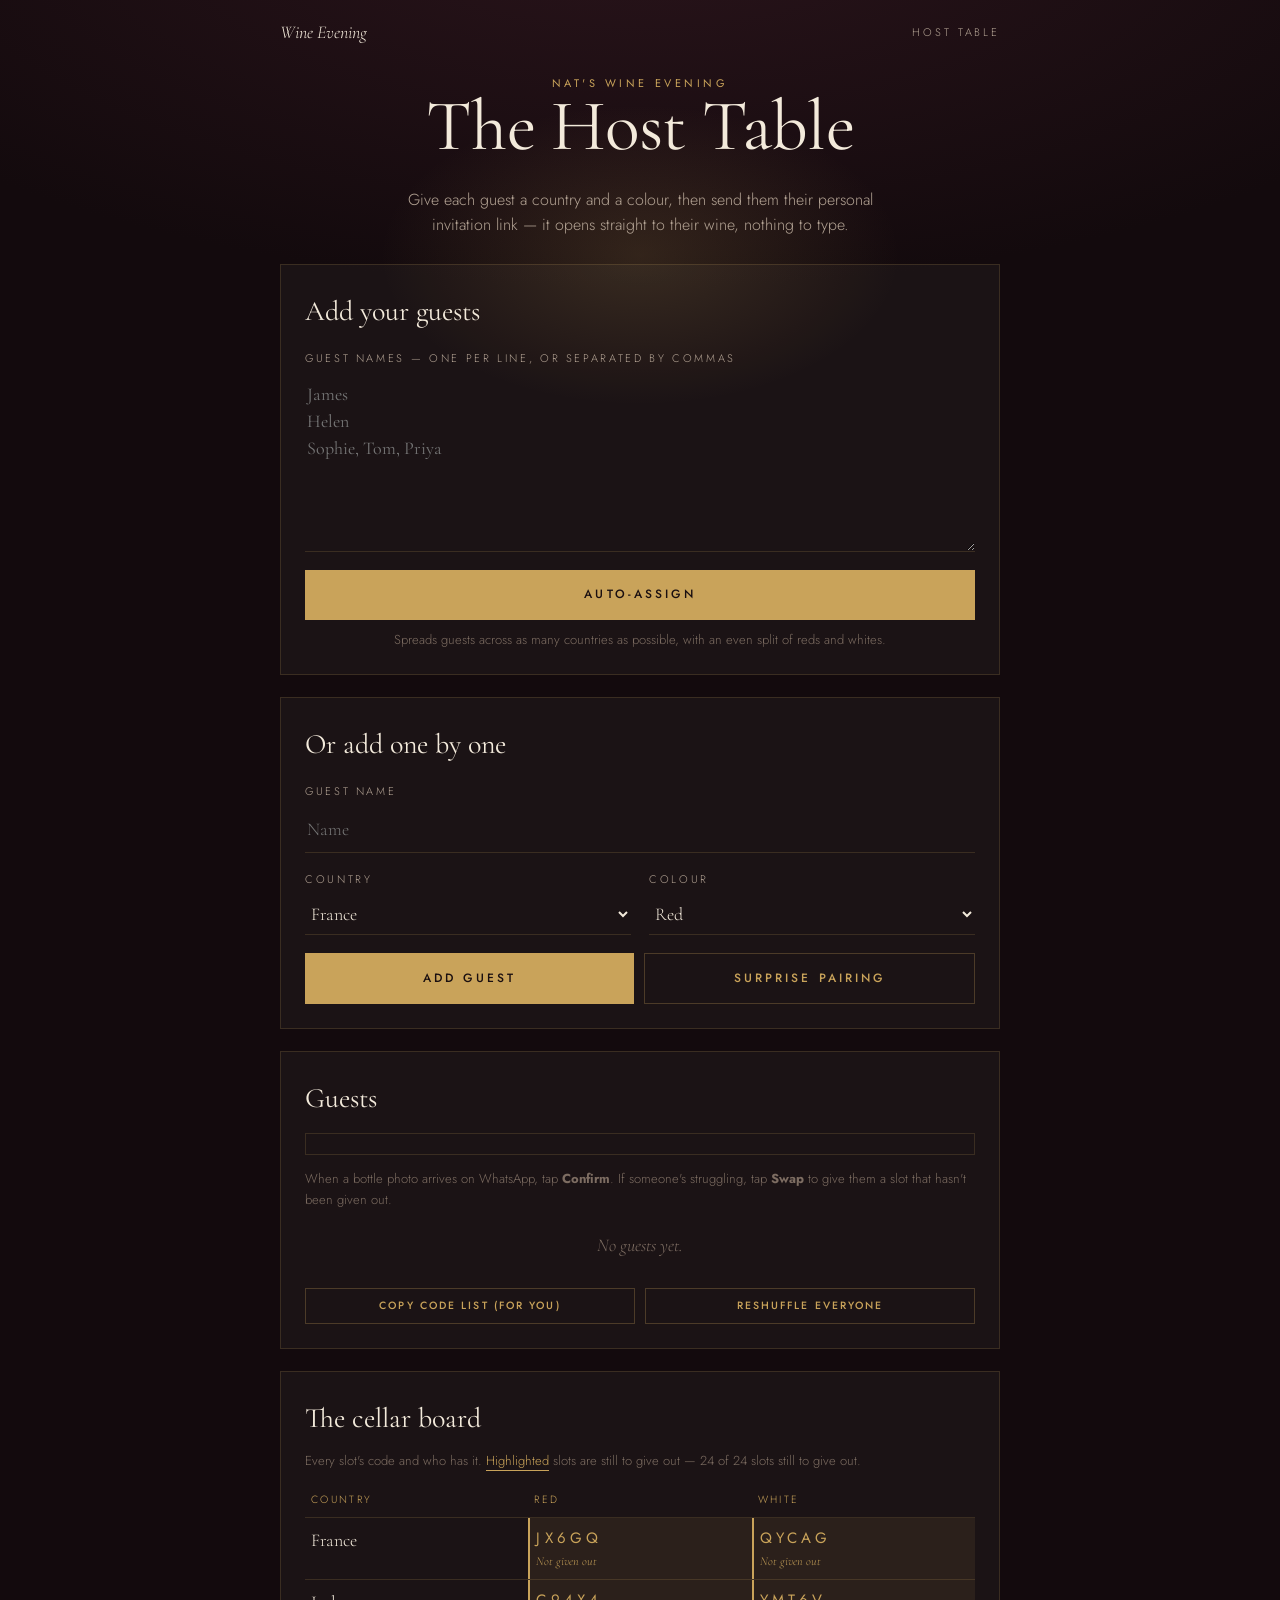
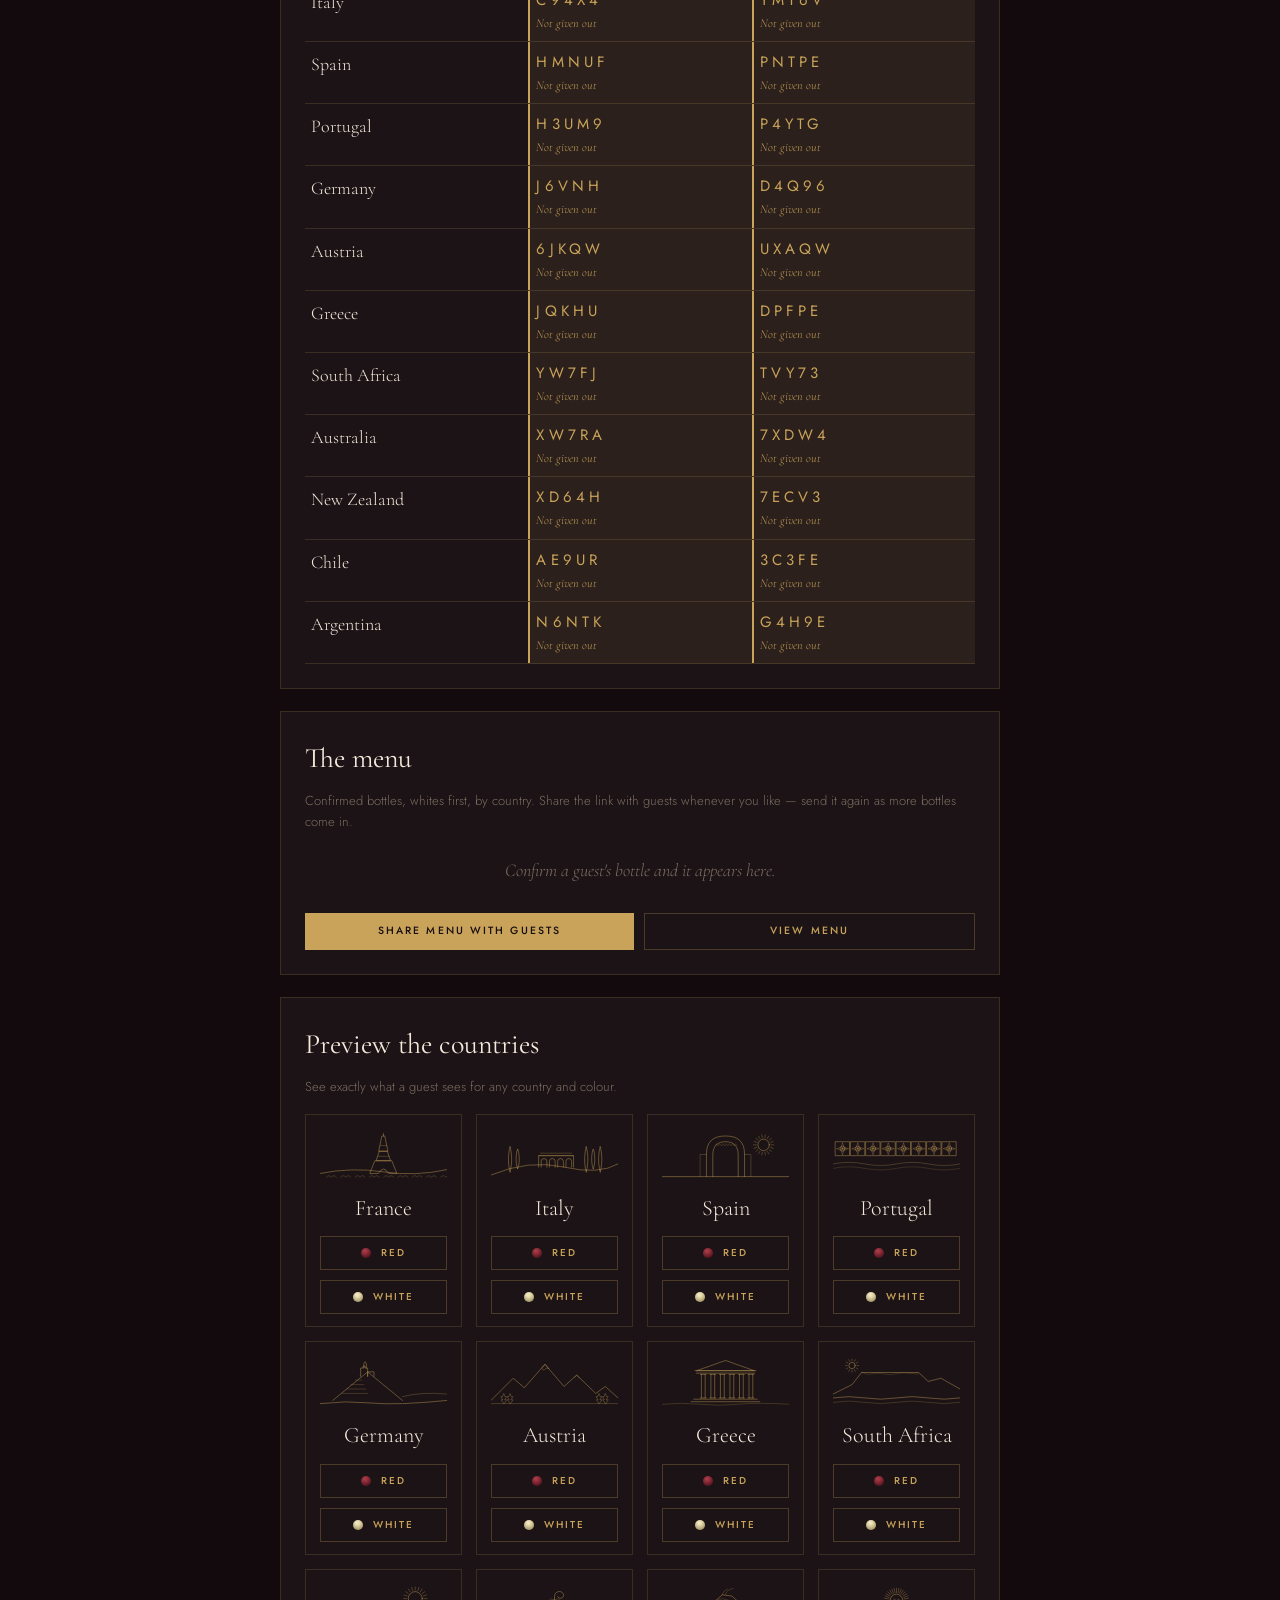
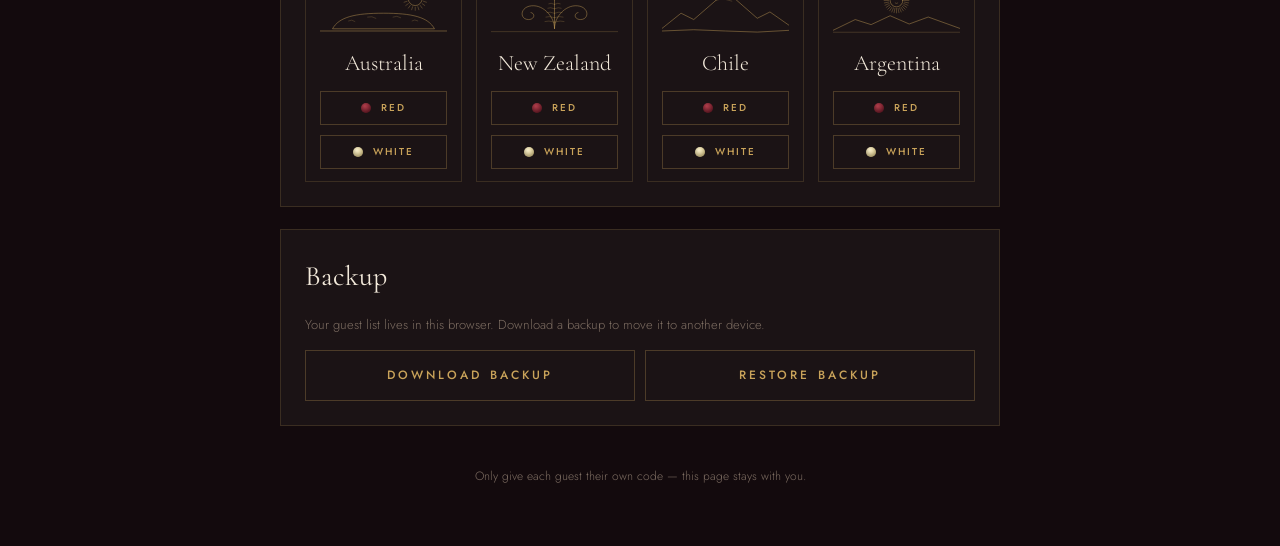
==== commit 52a41d77: "Personal invitation links: open straight to each guest's wine, no code to type Co-Authored-By: Claud" ====
--- a/host.html
+++ b/host.html
@@ -7,7 +7,7 @@
   <meta name="robots" content="noindex">
   <meta name="theme-color" content="#130a0d">
   <link rel="icon" href="data:image/svg+xml,%3Csvg xmlns='http://www.w3.org/2000/svg' viewBox='0 0 64 64'%3E%3Cpath d='M20 6h24c0 16-4 26-12 26S20 22 20 6z' fill='%237d1f30'/%3E%3Cpath d='M32 32v20M22 58h20' stroke='%23c9a35a' stroke-width='3' stroke-linecap='round'/%3E%3C/svg%3E">
-  <link rel="stylesheet" href="styles.css?v=20261109152336">
+  <link rel="stylesheet" href="styles.css?v=20261115111748">
 </head>
 <body>
   <div class="topbar">
@@ -19,7 +19,7 @@
     <header class="hero" style="padding-bottom:26px">
       <div class="eyebrow" id="evName">For the host only</div>
       <h1 style="font-size:clamp(44px,11vw,72px)">The Host Table</h1>
-      <p class="intro">Give each guest a country and a colour, then send them their five-letter code. They enter it with their name on the main site.</p>
+      <p class="intro">Give each guest a country and a colour, then send them their personal invitation link — it opens straight to their wine, nothing to type.</p>
     </header>
 
     <div class="host-grid">
@@ -95,10 +95,10 @@
   </main>
   <div class="toast" id="toast"></div>
 
-  <script src="event.js?v=20261109152336"></script>
-  <script src="data.js?v=20261109152336"></script>
-  <script src="motifs.js?v=20261109152336"></script>
-  <script src="shared.js?v=20261109152336"></script>
-  <script src="host.js?v=20261109152336"></script>
+  <script src="event.js?v=20261115111748"></script>
+  <script src="data.js?v=20261115111748"></script>
+  <script src="motifs.js?v=20261115111748"></script>
+  <script src="shared.js?v=20261115111748"></script>
+  <script src="host.js?v=20261115111748"></script>
 </body>
 </html>
